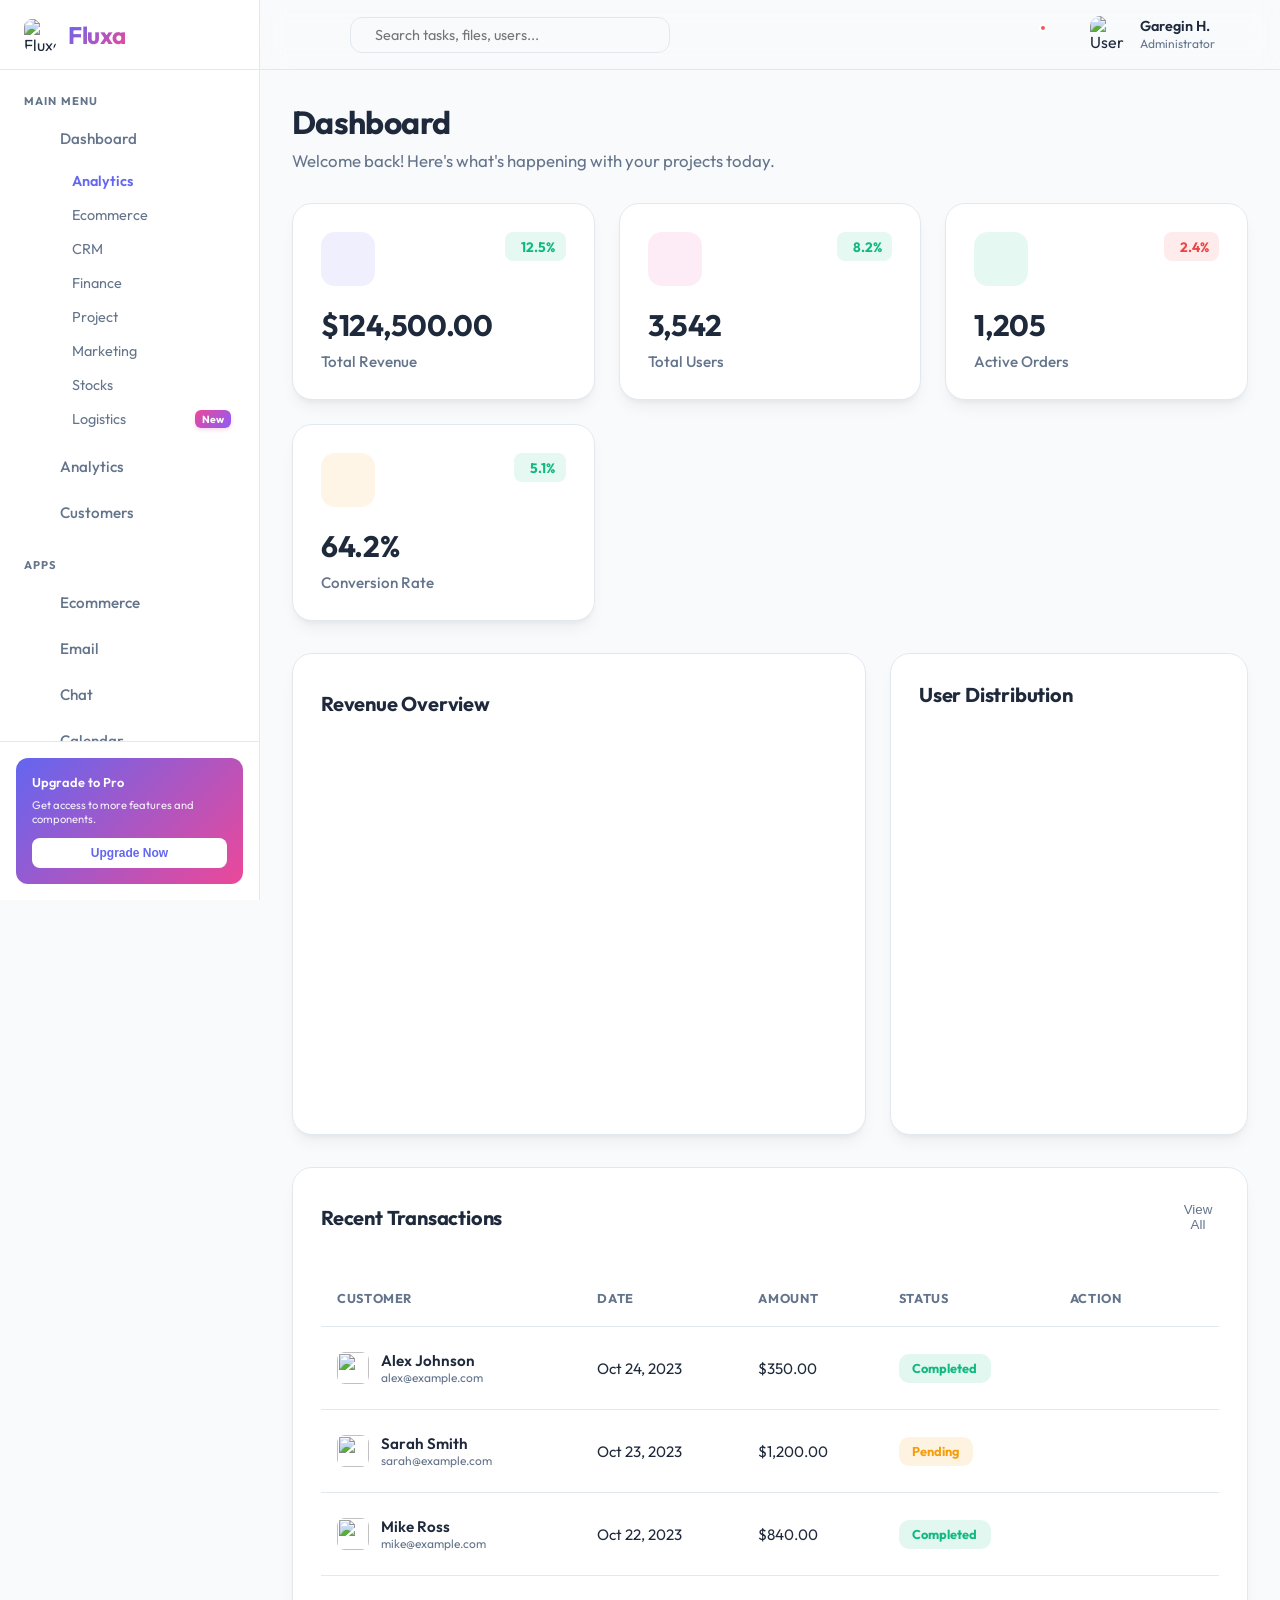
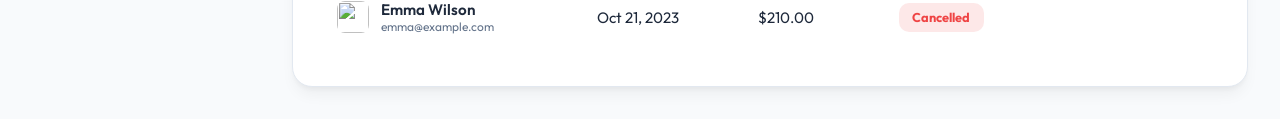
==== dashboard/analytics.html @ 8f6eb02c "feat: add logistics and stocks dashboards and update sidebar navigation across all pages" ====
<!DOCTYPE html>
<html lang="en" data-theme="light">
<head>
    <meta charset="UTF-8">
    <meta name="viewport" content="width=device-width, initial-scale=1.0">
    <title>Fluxa | Premium Admin Dashboard</title>
    <meta name="description" content="Fluxa - A high-performance, modern admin dashboard template.">
    <!-- Google Fonts -->
    <link rel="preconnect" href="https://fonts.googleapis.com">
    <link rel="preconnect" href="https://fonts.gstatic.com" crossorigin>
    <!-- Lucide Icons -->
    <script src="https://unpkg.com/lucide@latest"></script>
    <!-- Chart.js -->
    <script src="https://cdn.jsdelivr.net/npm/chart.js"></script>
    <!-- Custom CSS -->
    <link rel="stylesheet" href="../assets/css/style.css">
</head>
<body>
    <div class="app-container">
        <!-- Sidebar -->
        <aside class="sidebar" id="sidebar">
            <div class="sidebar-header">
                <div class="logo-container">
                    <img src="../assets/img/logo.png" alt="Fluxa Logo" style="width: 32px; height: 32px; border-radius: 8px;">
                    <span class="logo-text">Fluxa</span>
                </div>
            </div>
            
            <nav class="sidebar-menu">
                <p class="menu-label">Main Menu</p>
                <ul class="menu-list">
                    <li class="menu-item has-submenu open">
                        <a class="menu-link">
                            <i data-lucide="layout-dashboard"></i>
                            <span>Dashboard</span>
                            <i data-lucide="chevron-down" class="arrow"></i>
                        </a>
                        <ul class="submenu">
                            <li><a href="analytics.html" class="submenu-link active">Analytics</a></li>
                            <li><a href="ecommerce.html" class="submenu-link">Ecommerce</a></li>
                            <li><a href="crm.html" class="submenu-link">CRM</a></li>
                            <li><a href="finance.html" class="submenu-link">Finance</a></li>
                            <li><a href="projects.html" class="submenu-link">Project</a></li>
                            <li><a href="marketing.html" class="submenu-link">Marketing</a></li>
                            <li><a href="stocks.html" class="submenu-link">Stocks</a></li>
                            <li><a href="logistics.html" class="submenu-link">Logistics <span class="nav-badge">New</span></a></li>
                        </ul>
                    </li>
                    <li class="menu-item">
                        <a href="#" class="menu-link">
                            <i data-lucide="bar-chart-2"></i>
                            <span>Analytics</span>
                        </a>
                    </li>
                    <li class="menu-item">
                        <a href="#" class="menu-link">
                            <i data-lucide="users"></i>
                            <span>Customers</span>
                        </a>
                    </li>
                </ul>

                <p class="menu-label">Apps</p>
                <ul class="menu-list">
                    <li class="menu-item">
                        <a href="ecommerce.html" class="menu-link">
                            <i data-lucide="shopping-bag"></i>
                            <span>Ecommerce</span>
                        </a>
                    </li>
                    <li class="menu-item">
                        <a href="#" class="menu-link">
                            <i data-lucide="mail"></i>
                            <span>Email</span>
                        </a>
                    </li>
                    <li class="menu-item">
                        <a href="#" class="menu-link">
                            <i data-lucide="message-square"></i>
                            <span>Chat</span>
                        </a>
                    </li>
                    <li class="menu-item">
                        <a href="#" class="menu-link">
                            <i data-lucide="calendar"></i>
                            <span>Calendar</span>
                        </a>
                    </li>
                </ul>

                <p class="menu-label">Components</p>
                <ul class="menu-list">
                    <li class="menu-item">
                        <a href="#" class="menu-link">
                            <i data-lucide="layers"></i>
                            <span>UI Elements</span>
                        </a>
                    </li>
                    <li class="menu-item">
                        <a href="#" class="menu-link">
                            <i data-lucide="file-text"></i>
                            <span>Forms</span>
                        </a>
                    </li>
                    <li class="menu-item">
                        <a href="#" class="menu-link">
                            <i data-lucide="table"></i>
                            <span>Tables</span>
                        </a>
                    </li>
                </ul>
            </nav>
            
            <!-- Sidebar Footer -->
            <div style="padding: 1rem; border-top: 1px solid var(--border-color);">
                <div style="background: linear-gradient(135deg, var(--primary), var(--secondary)); padding: 1rem; border-radius: 12px; color: white;">
                    <p style="font-size: 0.8rem; font-weight: 600; margin-bottom: 0.5rem;">Upgrade to Pro</p>
                    <p style="font-size: 0.7rem; opacity: 0.9; margin-bottom: 0.75rem;">Get access to more features and components.</p>
                    <button style="width: 100%; padding: 0.5rem; border: none; border-radius: 8px; background: white; color: var(--primary); font-weight: 700; font-size: 0.75rem; cursor: pointer;">Upgrade Now</button>
                </div>
            </div>
        </aside>

        <!-- Main Content -->
        <main class="main-content">
            <!-- Header -->
            <header class="top-header">
                <div class="header-left">
                    <button class="header-icon-btn" id="sidebar-toggle">
                        <i data-lucide="menu"></i>
                    </button>
                    <div class="search-bar">
                        <i data-lucide="search"></i>
                        <input type="text" placeholder="Search tasks, files, users...">
                    </div>
                </div>

                <div class="header-right">
                    <button class="header-icon-btn" id="theme-toggle">
                        <i data-lucide="moon" id="theme-icon"></i>
                    </button>
                    <button class="header-icon-btn">
                        <i data-lucide="bell"></i>
                        <span class="notification-badge"></span>
                    </button>
                    <div class="user-profile">
                        <img src="https://ui-avatars.com/api/?name=Fluxa+User&background=6366f1&color=fff" alt="User Avatar" class="user-avatar">
                        <div class="user-info">
                            <p class="name">Garegin H.</p>
                            <p class="role">Administrator</p>
                        </div>
                        <i data-lucide="chevron-down" style="width: 16px; height: 16px;"></i>
                    </div>
                </div>
            </header>

            <!-- Dashboard Page -->
            <div class="dashboard-page">
                <div class="page-header">
                    <h1>Dashboard</h1>
                    <p>Welcome back! Here's what's happening with your projects today.</p>
                </div>

                <!-- Stats Grid -->
                <div class="stats-grid">
                    <div class="stat-card">
                        <div class="stat-header">
                            <div class="stat-icon primary">
                                <i data-lucide="dollar-sign"></i>
                            </div>
                            <div class="stat-trend up">
                                <i data-lucide="trending-up"></i>
                                <span>12.5%</span>
                            </div>
                        </div>
                        <p class="stat-value">$124,500.00</p>
                        <p class="stat-label">Total Revenue</p>
                    </div>
                    <div class="stat-card">
                        <div class="stat-header">
                            <div class="stat-icon secondary">
                                <i data-lucide="users"></i>
                            </div>
                            <div class="stat-trend up">
                                <i data-lucide="trending-up"></i>
                                <span>8.2%</span>
                            </div>
                        </div>
                        <p class="stat-value">3,542</p>
                        <p class="stat-label">Total Users</p>
                    </div>
                    <div class="stat-card">
                        <div class="stat-header">
                            <div class="stat-icon success">
                                <i data-lucide="shopping-cart"></i>
                            </div>
                            <div class="stat-trend down">
                                <i data-lucide="trending-down"></i>
                                <span>2.4%</span>
                            </div>
                        </div>
                        <p class="stat-value">1,205</p>
                        <p class="stat-label">Active Orders</p>
                    </div>
                    <div class="stat-card">
                        <div class="stat-header">
                            <div class="stat-icon warning">
                                <i data-lucide="activity"></i>
                            </div>
                            <div class="stat-trend up">
                                <i data-lucide="trending-up"></i>
                                <span>5.1%</span>
                            </div>
                        </div>
                        <p class="stat-value">64.2%</p>
                        <p class="stat-label">Conversion Rate</p>
                    </div>
                </div>

                <!-- Charts Grid -->
                <div class="charts-grid">
                    <div class="card">
                        <div class="card-header">
                            <h2 class="card-title">Revenue Overview</h2>
                            <div class="card-actions">
                                <button class="header-icon-btn"><i data-lucide="more-horizontal"></i></button>
                            </div>
                        </div>
                        <div style="height: 350px;">
                            <canvas id="revenueChart"></canvas>
                        </div>
                    </div>
                    <div class="card">
                        <div class="card-header">
                            <h2 class="card-title">User Distribution</h2>
                        </div>
                        <div style="height: 350px; display: flex; align-items: center; justify-content: center;">
                            <canvas id="userChart"></canvas>
                        </div>
                    </div>
                </div>

                <!-- Recent Transactions -->
                <div class="card">
                    <div class="card-header">
                        <h2 class="card-title">Recent Transactions</h2>
                        <button class="header-icon-btn">View All</button>
                    </div>
                    <div class="table-container">
                        <table>
                            <thead>
                                <tr>
                                    <th>Customer</th>
                                    <th>Date</th>
                                    <th>Amount</th>
                                    <th>Status</th>
                                    <th>Action</th>
                                </tr>
                            </thead>
                            <tbody>
                                <tr>
                                    <td>
                                        <div style="display: flex; align-items: center; gap: 0.75rem;">
                                            <img src="https://ui-avatars.com/api/?name=Alex+Johnson&background=f1f5f9&color=6366f1" style="width: 32px; height: 32px; border-radius: 8px;">
                                            <div style="display: flex; flex-direction: column;">
                                                <span style="font-weight: 600;">Alex Johnson</span>
                                                <span style="font-size: 0.75rem; color: var(--text-muted);">alex@example.com</span>
                                            </div>
                                        </div>
                                    </td>
                                    <td>Oct 24, 2023</td>
                                    <td>$350.00</td>
                                    <td><span class="badge badge-success">Completed</span></td>
                                    <td>
                                        <div style="display: flex; gap: 0.25rem;">
                                            <button class="header-icon-btn"><i data-lucide="edit-3"></i></button>
                                            <button class="header-icon-btn" style="color: var(--danger);"><i data-lucide="trash-2"></i></button>
                                        </div>
                                    </td>
                                </tr>
                                <tr>
                                    <td>
                                        <div style="display: flex; align-items: center; gap: 0.75rem;">
                                            <img src="https://ui-avatars.com/api/?name=Sarah+Smith&background=f1f5f9&color=ec4899" style="width: 32px; height: 32px; border-radius: 8px;">
                                            <div style="display: flex; flex-direction: column;">
                                                <span style="font-weight: 600;">Sarah Smith</span>
                                                <span style="font-size: 0.75rem; color: var(--text-muted);">sarah@example.com</span>
                                            </div>
                                        </div>
                                    </td>
                                    <td>Oct 23, 2023</td>
                                    <td>$1,200.00</td>
                                    <td><span class="badge badge-warning">Pending</span></td>
                                    <td>
                                        <div style="display: flex; gap: 0.25rem;">
                                            <button class="header-icon-btn"><i data-lucide="edit-3"></i></button>
                                            <button class="header-icon-btn" style="color: var(--danger);"><i data-lucide="trash-2"></i></button>
                                        </div>
                                    </td>
                                </tr>
                                <tr>
                                    <td>
                                        <div style="display: flex; align-items: center; gap: 0.75rem;">
                                            <img src="https://ui-avatars.com/api/?name=Mike+Ross&background=f1f5f9&color=8b5cf6" style="width: 32px; height: 32px; border-radius: 8px;">
                                            <div style="display: flex; flex-direction: column;">
                                                <span style="font-weight: 600;">Mike Ross</span>
                                                <span style="font-size: 0.75rem; color: var(--text-muted);">mike@example.com</span>
                                            </div>
                                        </div>
                                    </td>
                                    <td>Oct 22, 2023</td>
                                    <td>$840.00</td>
                                    <td><span class="badge badge-success">Completed</span></td>
                                    <td>
                                        <div style="display: flex; gap: 0.25rem;">
                                            <button class="header-icon-btn"><i data-lucide="edit-3"></i></button>
                                            <button class="header-icon-btn" style="color: var(--danger);"><i data-lucide="trash-2"></i></button>
                                        </div>
                                    </td>
                                </tr>
                                <tr>
                                    <td>
                                        <div style="display: flex; align-items: center; gap: 0.75rem;">
                                            <img src="https://ui-avatars.com/api/?name=Emma+Wilson&background=f1f5f9&color=10b981" style="width: 32px; height: 32px; border-radius: 8px;">
                                            <div style="display: flex; flex-direction: column;">
                                                <span style="font-weight: 600;">Emma Wilson</span>
                                                <span style="font-size: 0.75rem; color: var(--text-muted);">emma@example.com</span>
                                            </div>
                                        </div>
                                    </td>
                                    <td>Oct 21, 2023</td>
                                    <td>$210.00</td>
                                    <td><span class="badge badge-danger">Cancelled</span></td>
                                    <td>
                                        <div style="display: flex; gap: 0.25rem;">
                                            <button class="header-icon-btn"><i data-lucide="edit-3"></i></button>
                                            <button class="header-icon-btn" style="color: var(--danger);"><i data-lucide="trash-2"></i></button>
                                        </div>
                                    </td>
                                </tr>
                            </tbody>
                        </table>
                    </div>
                </div>
            </div>
        </main>
    </div>

    <!-- Custom JS -->
    <script src="../assets/js/main.js"></script>
    <script>
        // Initialize Lucide Icons
        lucide.createIcons();
    </script>
</body>
</html>
---- assets/css/style.css ----
/* 
    Fluxa Admin Panel - Core Design System
    Version: 1.0.1
*/

@import url('https://fonts.googleapis.com/css2?family=Outfit:wght@300;400;500;600;700&display=swap');

:root {
    /* Color Palette */
    --primary: #6366f1;
    --primary-hover: #4f46e5;
    --secondary: #ec4899;
    --accent: #8b5cf6;
    
    --success: #10b981;
    --warning: #f59e0b;
    --danger: #ef4444;
    --info: #3b82f6;

    /* Light Theme */
    --bg-main: #f8fafc;
    --bg-sidebar: #ffffff;
    --bg-card: #ffffff;
    --text-main: #1e293b;
    --text-muted: #64748b;
    --border-color: #e2e8f0;
    --sidebar-width: 260px;
    --header-height: 70px;
    
    /* Shadows */
    --shadow-sm: 0 1px 2px 0 rgb(0 0 0 / 0.05);
    --shadow: 0 10px 15px -3px rgba(0, 0, 0, 0.05), 0 4px 6px -2px rgba(0, 0, 0, 0.05);
    --shadow-lg: 0 20px 25px -5px rgba(0, 0, 0, 0.1), 0 10px 10px -5px rgba(0, 0, 0, 0.04);
    
    /* Transitions */
    --transition: all 0.3s cubic-bezier(0.4, 0, 0.2, 1);
}

[data-theme="dark"] {
    --bg-main: #0b0f1a;
    --bg-sidebar: #151b2d;
    --bg-card: #151b2d;
    --text-main: #f1f5f9;
    --text-muted: #94a3b8;
    --border-color: #1e293b;
}

/* Base Reset */
* {
    margin: 0;
    padding: 0;
    box-sizing: border-box;
}

/* Custom Scrollbar */
::-webkit-scrollbar {
    width: 6px;
    height: 6px;
}

::-webkit-scrollbar-track {
    background: transparent;
}

::-webkit-scrollbar-thumb {
    background: var(--border-color);
    border-radius: 10px;
}

::-webkit-scrollbar-thumb:hover {
    background: var(--text-muted);
}

body {
    font-family: 'Outfit', sans-serif;
    background-color: var(--bg-main);
    color: var(--text-main);
    transition: background-color 0.3s ease, color 0.3s ease;
    overflow-x: hidden;
    -webkit-font-smoothing: antialiased;
}

/* Layout */
.app-container {
    display: flex;
    min-height: 100vh;
}

/* Sidebar */
.sidebar {
    width: var(--sidebar-width);
    background-color: var(--bg-sidebar);
    border-right: 1px solid var(--border-color);
    height: 100vh;
    position: fixed;
    left: 0;
    top: 0;
    z-index: 100;
    transition: var(--transition);
    display: flex;
    flex-direction: column;
}

.sidebar-header {
    height: var(--header-height);
    display: flex;
    align-items: center;
    padding: 0 1.5rem;
    border-bottom: 1px solid var(--border-color);
}

.logo-container {
    display: flex;
    align-items: center;
    gap: 0.75rem;
}

.logo-icon {
    width: 36px;
    height: 36px;
    background: linear-gradient(135deg, var(--primary), var(--secondary));
    border-radius: 10px;
    display: flex;
    align-items: center;
    justify-content: center;
    color: white;
    font-weight: 800;
    font-size: 1.4rem;
    box-shadow: 0 4px 10px rgba(99, 102, 241, 0.3);
}

.logo-text {
    font-size: 1.5rem;
    font-weight: 700;
    background: linear-gradient(135deg, var(--primary), var(--secondary));
    -webkit-background-clip: text;
    -webkit-text-fill-color: transparent;
    letter-spacing: -0.02em;
}

.sidebar-menu {
    flex: 1;
    overflow-y: auto;
    padding: 1.5rem 0.75rem;
}

.menu-label {
    font-size: 0.7rem;
    font-weight: 700;
    color: var(--text-muted);
    text-transform: uppercase;
    letter-spacing: 0.1em;
    margin: 1.5rem 0 0.5rem 0.75rem;
}

.menu-label:first-child {
    margin-top: 0;
}

.menu-item {
    list-style: none;
    margin-bottom: 0.125rem;
    position: relative;
}

.menu-link {
    display: flex;
    align-items: center;
    gap: 0.75rem;
    padding: 0.75rem 1rem;
    text-decoration: none;
    color: var(--text-muted);
    border-radius: 12px;
    transition: var(--transition);
    font-weight: 500;
    font-size: 0.95rem;
    cursor: pointer;
}

.menu-link .arrow {
    margin-left: auto;
    width: 14px;
    height: 14px;
    transition: var(--transition);
}

.menu-item.has-submenu.open > .menu-link .arrow {
    transform: rotate(180deg);
}

.submenu {
    list-style: none;
    padding-left: 2.75rem;
    max-height: 0;
    overflow: hidden;
    transition: var(--transition);
    opacity: 0;
}

.menu-item.has-submenu.open .submenu {
    max-height: 500px;
    opacity: 1;
    margin-top: 0.25rem;
    margin-bottom: 0.5rem;
}

.submenu-link {
    display: flex;
    align-items: center;
    padding: 0.5rem 1rem;
    color: var(--text-muted);
    text-decoration: none;
    font-size: 0.9rem;
    border-radius: 8px;
    transition: var(--transition);
}

.submenu-link:hover {
    color: var(--primary);
    background-color: rgba(99, 102, 241, 0.05);
}

.submenu-link.active {
    color: var(--primary);
    font-weight: 600;
}

.menu-link:hover {
    background-color: rgba(99, 102, 241, 0.05);
    color: var(--primary);
    transform: translateX(4px);
}

.menu-link.active {
    background: linear-gradient(135deg, var(--primary), var(--secondary));
    color: white;
    box-shadow: 0 4px 12px rgba(99, 102, 241, 0.2);
}

.menu-link.active:hover {
    transform: none;
}

.menu-link i {
    width: 20px;
    height: 20px;
}

.nav-badge {
    background: linear-gradient(135deg, var(--secondary), var(--accent));
    color: white;
    font-size: 0.65rem;
    padding: 0.15rem 0.45rem;
    border-radius: 6px;
    margin-left: auto;
    font-weight: 700;
    box-shadow: 0 2px 4px rgba(236, 72, 153, 0.2);
}

/* Main Content */
.main-content {
    flex: 1;
    margin-left: var(--sidebar-width);
    transition: var(--transition);
}

/* Top Header */
.top-header {
    height: var(--header-height);
    background-color: rgba(var(--bg-sidebar), 0.7);
    border-bottom: 1px solid var(--border-color);
    display: flex;
    align-items: center;
    justify-content: space-between;
    padding: 0 1.5rem;
    position: sticky;
    top: 0;
    z-index: 90;
    backdrop-filter: blur(12px);
    -webkit-backdrop-filter: blur(12px);
}

.header-left {
    display: flex;
    align-items: center;
    gap: 1.5rem;
}

.search-bar {
    display: flex;
    align-items: center;
    background-color: var(--bg-main);
    border-radius: 12px;
    padding: 0.5rem 1rem;
    border: 1px solid var(--border-color);
    width: 320px;
    transition: var(--transition);
}

.search-bar:focus-within {
    border-color: var(--primary);
    background-color: var(--bg-sidebar);
    box-shadow: 0 0 0 4px rgba(99, 102, 241, 0.1);
}

.search-bar input {
    background: transparent;
    border: none;
    outline: none;
    color: var(--text-main);
    margin-left: 0.5rem;
    width: 100%;
    font-family: inherit;
    font-size: 0.9rem;
}

.header-right {
    display: flex;
    align-items: center;
    gap: 0.75rem;
}

.header-icon-btn {
    width: 42px;
    height: 42px;
    border-radius: 12px;
    display: flex;
    align-items: center;
    justify-content: center;
    border: none;
    background: transparent;
    color: var(--text-muted);
    cursor: pointer;
    transition: var(--transition);
    position: relative;
}

.header-icon-btn:hover {
    background-color: var(--bg-main);
    color: var(--primary);
}

.header-icon-btn i {
    width: 20px;
    height: 20px;
}

.notification-badge {
    position: absolute;
    top: 10px;
    right: 10px;
    width: 8px;
    height: 8px;
    background: linear-gradient(135deg, var(--danger), #ff6b6b);
    border-radius: 50%;
    border: 2px solid var(--bg-sidebar);
}

.user-profile {
    display: flex;
    align-items: center;
    gap: 0.75rem;
    padding: 0.35rem 0.75rem;
    border-radius: 12px;
    cursor: pointer;
    transition: var(--transition);
    margin-left: 0.5rem;
    border: 1px solid transparent;
}

.user-profile:hover {
    background-color: var(--bg-main);
    border-color: var(--border-color);
}

.user-avatar {
    width: 38px;
    height: 38px;
    border-radius: 10px;
    object-fit: cover;
}

.user-info .name {
    font-size: 0.9rem;
    font-weight: 600;
    line-height: 1.2;
}

.user-info .role {
    font-size: 0.75rem;
    color: var(--text-muted);
}

/* Dashboard Content */
.dashboard-page {
    padding: 2rem;
    max-width: 1600px;
    margin: 0 auto;
}

.page-header {
    margin-bottom: 2rem;
}

.page-header h1 {
    font-size: 2rem;
    font-weight: 700;
    margin-bottom: 0.5rem;
    letter-spacing: -0.02em;
}

.page-header p {
    color: var(--text-muted);
    font-size: 1.05rem;
}

/* Stats Grid */
.stats-grid {
    display: grid;
    grid-template-columns: repeat(auto-fit, minmax(280px, 1fr));
    gap: 1.5rem;
    margin-bottom: 2rem;
}

.stat-card {
    background-color: var(--bg-card);
    padding: 1.75rem;
    border-radius: 20px;
    border: 1px solid var(--border-color);
    box-shadow: var(--shadow);
    transition: var(--transition);
    position: relative;
    overflow: hidden;
}

.stat-card:hover {
    transform: translateY(-8px);
    box-shadow: var(--shadow-lg);
    border-color: var(--primary);
}

.stat-header {
    display: flex;
    justify-content: space-between;
    align-items: flex-start;
    margin-bottom: 1.25rem;
}

.stat-icon {
    width: 54px;
    height: 54px;
    border-radius: 14px;
    display: flex;
    align-items: center;
    justify-content: center;
    font-size: 1.5rem;
}

.stat-icon.primary { background: rgba(99, 102, 241, 0.1); color: var(--primary); }
.stat-icon.secondary { background: rgba(236, 72, 153, 0.1); color: var(--secondary); }
.stat-icon.success { background: rgba(16, 185, 129, 0.1); color: var(--success); }
.stat-icon.warning { background: rgba(245, 158, 11, 0.1); color: var(--warning); }

.stat-value {
    font-size: 1.85rem;
    font-weight: 700;
    margin-bottom: 0.5rem;
    letter-spacing: -0.01em;
}

.stat-label {
    color: var(--text-muted);
    font-size: 0.95rem;
    font-weight: 500;
}

.stat-trend {
    display: flex;
    align-items: center;
    gap: 0.35rem;
    font-size: 0.85rem;
    font-weight: 700;
    padding: 0.35rem 0.65rem;
    border-radius: 8px;
}

.stat-trend.up { background: rgba(16, 185, 129, 0.1); color: var(--success); }
.stat-trend.down { background: rgba(239, 68, 68, 0.1); color: var(--danger); }

/* Charts Section */
.charts-grid {
    display: grid;
    grid-template-columns: 2fr 1fr;
    gap: 1.5rem;
    margin-bottom: 2rem;
}

.card {
    background-color: var(--bg-card);
    border-radius: 20px;
    border: 1px solid var(--border-color);
    padding: 1.75rem;
    box-shadow: var(--shadow);
}

.card-header {
    display: flex;
    justify-content: space-between;
    align-items: center;
    margin-bottom: 2rem;
}

.card-title {
    font-size: 1.25rem;
    font-weight: 700;
    letter-spacing: -0.01em;
}

/* Table */
.table-container {
    width: 100%;
    overflow-x: auto;
}

table {
    width: 100%;
    border-collapse: separate;
    border-spacing: 0;
}

th {
    text-align: left;
    padding: 1.25rem 1rem;
    color: var(--text-muted);
    font-weight: 700;
    font-size: 0.8rem;
    text-transform: uppercase;
    letter-spacing: 0.05em;
    border-bottom: 1px solid var(--border-color);
}

td {
    padding: 1.25rem 1rem;
    border-bottom: 1px solid var(--border-color);
    font-size: 0.95rem;
    vertical-align: middle;
}

tr:hover td {
    background-color: rgba(99, 102, 241, 0.02);
}

tr:last-child td {
    border-bottom: none;
}

.badge {
    padding: 0.4rem 0.85rem;
    border-radius: 10px;
    font-size: 0.8rem;
    font-weight: 700;
}

.badge-success { background: rgba(16, 185, 129, 0.12); color: var(--success); }
.badge-warning { background: rgba(245, 158, 11, 0.12); color: var(--warning); }
.badge-danger { background: rgba(239, 68, 68, 0.12); color: var(--danger); }

/* Responsive */
@media (max-width: 1200px) {
    .charts-grid {
        grid-template-columns: 1fr;
    }
}

@media (max-width: 768px) {
    .sidebar {
        transform: translateX(-100%);
    }
    
    .sidebar.open {
        transform: translateX(0);
    }
    
    .main-content {
        margin-left: 0;
    }
    
    .search-bar {
        display: none;
    }
    
    .dashboard-page {
        padding: 1.25rem;
    }
    
    .stats-grid {
        grid-template-columns: 1fr;
    }
}

/* Animations */
@keyframes fadeInUp {
    from { opacity: 0; transform: translateY(20px); }
    to { opacity: 1; transform: translateY(0); }
}

.dashboard-page > * {
    animation: fadeInUp 0.6s cubic-bezier(0.16, 1, 0.3, 1) forwards;
}

.stats-grid > *:nth-child(1) { animation-delay: 0.1s; }
.stats-grid > *:nth-child(2) { animation-delay: 0.2s; }
.stats-grid > *:nth-child(3) { animation-delay: 0.3s; }
.stats-grid > *:nth-child(4) { animation-delay: 0.4s; }
.charts-grid > *:nth-child(1) { animation-delay: 0.5s; }
.charts-grid > *:nth-child(2) { animation-delay: 0.6s; }

/* Tracking Stepper */
.tracking-stepper {
    display: flex;
    justify-content: space-between;
    margin-top: 2rem;
    position: relative;
    padding-bottom: 1rem;
}

.tracking-stepper::before {
    content: '';
    position: absolute;
    top: 25px;
    left: 5%;
    right: 5%;
    height: 2px;
    background: var(--border-color);
    z-index: 1;
}

.step {
    position: relative;
    z-index: 2;
    display: flex;
    flex-direction: column;
    align-items: center;
    gap: 0.75rem;
    width: 20%;
}

.step-icon {
    width: 50px;
    height: 50px;
    border-radius: 50%;
    background: var(--bg-card);
    display: flex;
    align-items: center;
    justify-content: center;
    border: 2px solid var(--border-color);
    transition: var(--transition);
    color: var(--text-muted);
}

.step.completed .step-icon {
    background: var(--success);
    color: white;
    border-color: var(--success);
}

.step.active .step-icon {
    background: var(--primary);
    color: white;
    border-color: var(--primary);
    box-shadow: 0 0 0 5px rgba(99, 102, 241, 0.15);
}

.step-info {
    text-align: center;
}

.step-label {
    display: block;
    font-size: 0.85rem;
    font-weight: 700;
    color: var(--text-main);
    margin-bottom: 0.25rem;
}

.step-date {
    display: block;
    font-size: 0.7rem;
    color: var(--text-muted);
}
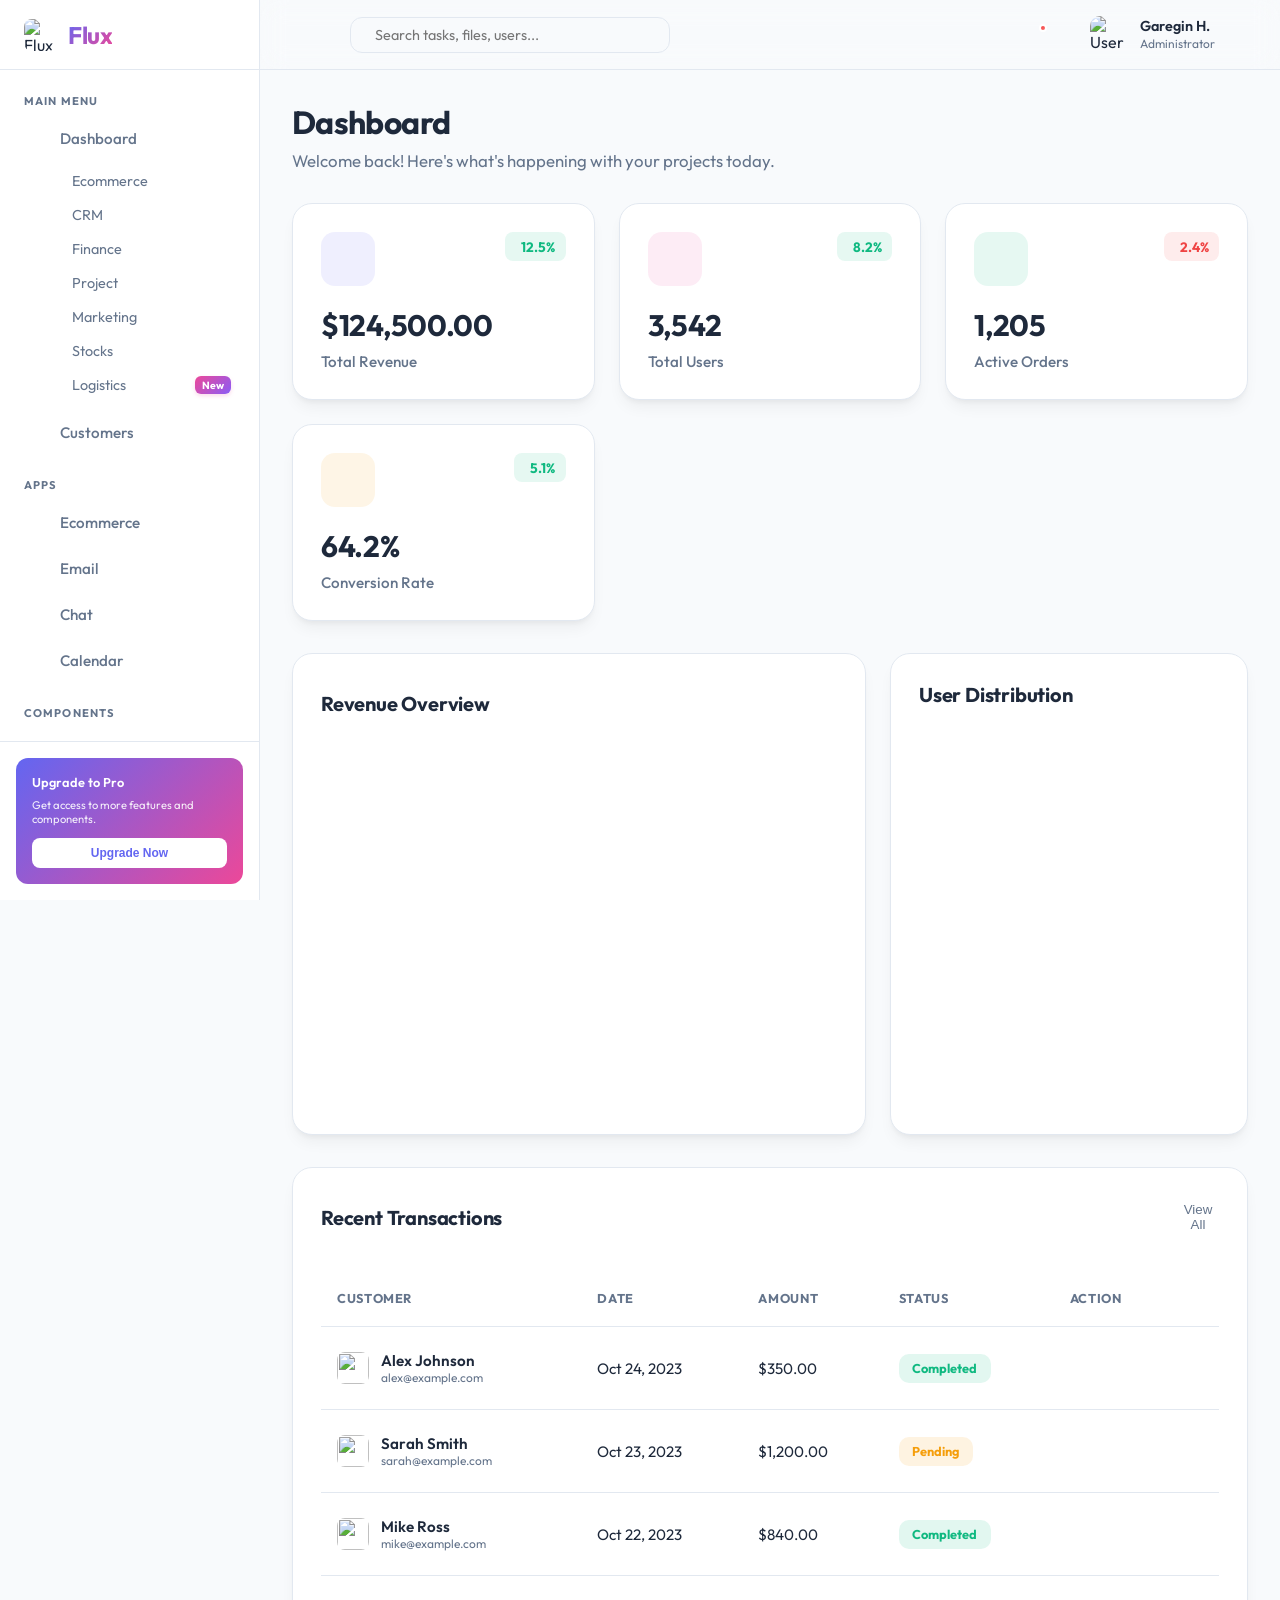
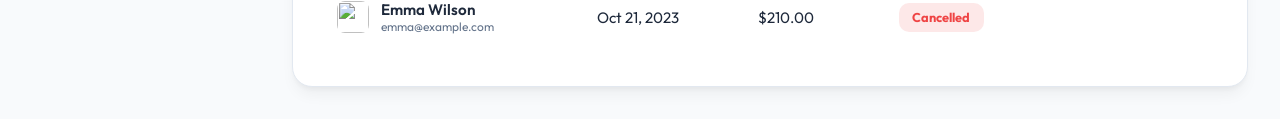
==== commit 3909335b: "chore: rename project from Fluxa to Flux across all files and documentation" ====
--- a/dashboard/analytics.html
+++ b/dashboard/analytics.html
@@ -3,8 +3,8 @@
 <head>
     <meta charset="UTF-8">
     <meta name="viewport" content="width=device-width, initial-scale=1.0">
-    <title>Fluxa | Premium Admin Dashboard</title>
-    <meta name="description" content="Fluxa - A high-performance, modern admin dashboard template.">
+    <title>Flux | Premium Admin Dashboard</title>
+    <meta name="description" content="Flux - A high-performance, modern admin dashboard template.">
     <!-- Google Fonts -->
     <link rel="preconnect" href="https://fonts.googleapis.com">
     <link rel="preconnect" href="https://fonts.gstatic.com" crossorigin>
@@ -21,8 +21,8 @@
         <aside class="sidebar" id="sidebar">
             <div class="sidebar-header">
                 <div class="logo-container">
-                    <img src="../assets/img/logo.png" alt="Fluxa Logo" style="width: 32px; height: 32px; border-radius: 8px;">
-                    <span class="logo-text">Fluxa</span>
+                    <img src="../assets/img/logo.png" alt="Flux Logo" style="width: 32px; height: 32px; border-radius: 8px;">
+                    <span class="logo-text">Flux</span>
                 </div>
             </div>
             
@@ -36,7 +36,7 @@
                             <i data-lucide="chevron-down" class="arrow"></i>
                         </a>
                         <ul class="submenu">
-                            <li><a href="analytics.html" class="submenu-link active">Analytics</a></li>
+
                             <li><a href="ecommerce.html" class="submenu-link">Ecommerce</a></li>
                             <li><a href="crm.html" class="submenu-link">CRM</a></li>
                             <li><a href="finance.html" class="submenu-link">Finance</a></li>
@@ -46,12 +46,7 @@
                             <li><a href="logistics.html" class="submenu-link">Logistics <span class="nav-badge">New</span></a></li>
                         </ul>
                     </li>
-                    <li class="menu-item">
-                        <a href="#" class="menu-link">
-                            <i data-lucide="bar-chart-2"></i>
-                            <span>Analytics</span>
-                        </a>
-                    </li>
+
                     <li class="menu-item">
                         <a href="#" class="menu-link">
                             <i data-lucide="users"></i>
@@ -144,7 +139,7 @@
                         <span class="notification-badge"></span>
                     </button>
                     <div class="user-profile">
-                        <img src="https://ui-avatars.com/api/?name=Fluxa+User&background=6366f1&color=fff" alt="User Avatar" class="user-avatar">
+                        <img src="https://ui-avatars.com/api/?name=Flux+User&background=6366f1&color=fff" alt="User Avatar" class="user-avatar">
                         <div class="user-info">
                             <p class="name">Garegin H.</p>
                             <p class="role">Administrator</p>
--- a/assets/css/style.css
+++ b/assets/css/style.css
@@ -1,5 +1,5 @@
 /* 
-    Fluxa Admin Panel - Core Design System
+    Flux Admin Panel - Core Design System
     Version: 1.0.1
 */
 
